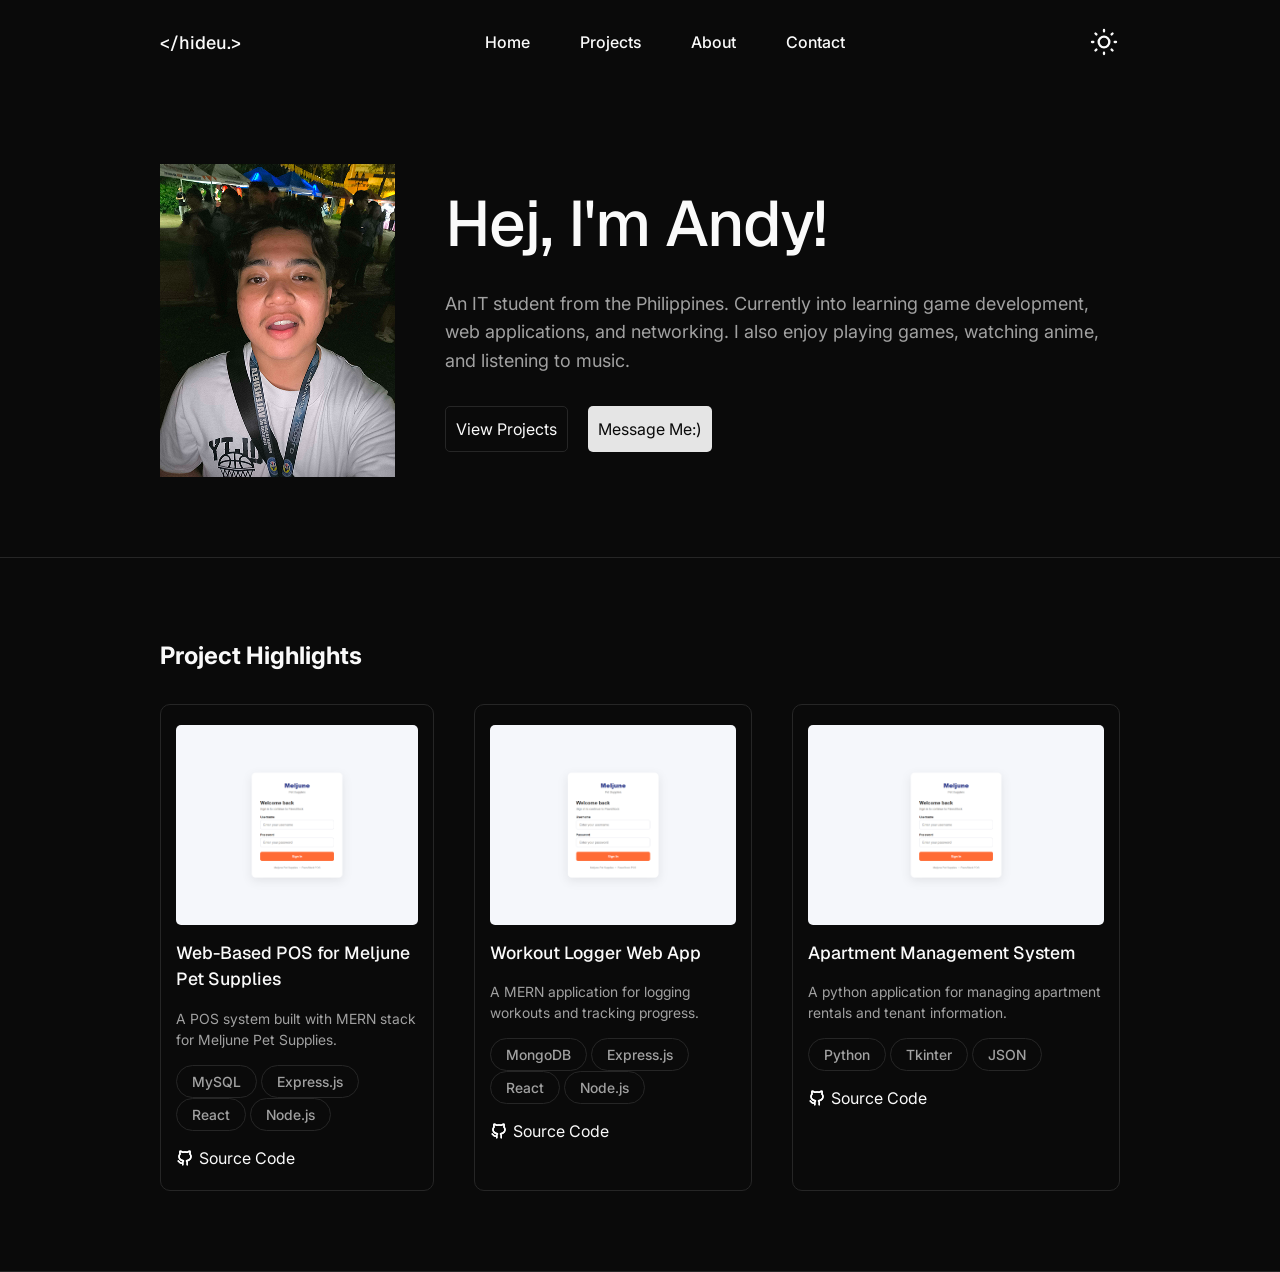
==== index.html @ 4764b3a0 "Initial Commit" ====
<!DOCTYPE html>
<html lang="en">
<head>
    <meta charset="UTF-8">
    <meta name="viewport" content="width=device-width, initial-scale=1.0">
    <title>&lt;/Hideu.&gt;</title>
    <link rel="preconnect" href="https://fonts.googleapis.com">
    <link rel="preconnect" href="https://fonts.gstatic.com" crossorigin>
    <link href="https://fonts.googleapis.com/css2?family=Geist:ital,wght@0,100..900;1,100..900&family=Inter:ital,opsz,wght@0,14..32,100..900;1,14..32,100..900&display=swap" rel="stylesheet">
    <link rel="stylesheet" href="css/style.css">
</head>
<body>
    <header>
        <h2 class="logo">&lt;/hideu.&gt;</h2>

        <div class="nav-buttons">
            <button class="nav-button">Home</button>
            <button class="nav-button">Projects</button>
            <button class="nav-button">About</button>
            <button class="nav-button">Contact</button>
        </div>

        <span class="icon" style="--src: url('../assets/icons/sun.svg')" aria-label="Sun icon"></span>
    </header>

    <section>
        <div class="hero-container">
            <img src="assets/icons/hero-img.png" alt="hero-image" class="hero-image">
            <div class="hero-text-container">
                <h1 class="page-title">Hej, I'm Andy!</h1>
                <p class="hero-text">
                    An IT student from the Philippines. Currently into learning game development, web applications, and networking. I also enjoy playing games, watching anime, and listening to music.
                </p>
                <div class="hero-button-container">
                    <button id="view-projects">View Projects</button>
                    <button id="message-me-button">Message Me:)</button>
                </div>
            </div>
        </div>
    </section>

    <section>
        <div class="project-highlights-container">
            <h2 class="section-title">Project Highlights</h2>
            <div class="project-cards-container">
                <div class="project-cards">
                    <img src="assets/projects/meljune-login.png" class="project-img">
                    <h2>Web-Based POS for Meljune Pet Supplies</h2>
                    <p>A POS system built with MERN stack for Meljune Pet Supplies.</p>
                    <div class="capsule-container">
                        <span class="capsule">MySQL</span>
                        <span class="capsule">Express.js</span>
                        <span class="capsule">React</span>
                        <span class="capsule">Node.js</span>
                    </div>

                    <div class="link-container">
                        <button class="github-link">
                            <svg xmlns="http://www.w3.org/2000/svg" width="1em" height="1em" viewBox="0 0 24 24" class="link-icon"><title>github-line</title><defs><path id="SVGmFUv3dVk" fill="none" stroke="currentColor" d="M3 16c1.5.5 1.5 3.5 5 3l1-.2m6 2.2v-3c0-.86-.363-1.636-.943-2.183a.01.01 0 0 1 .005-.018C17.48 15.117 20 12.78 20 10.001c0-1.262-.52-2.433-1.406-3.399a.01.01 0 0 1-.002-.01c.632-1.537.048-3.52-.096-3.591c-.139-.07-1.957.288-3.45 1.445a.01.01 0 0 1-.009.002A10.3 10.3 0 0 0 12 4c-1.076 0-2.103.16-3.04.449a.01.01 0 0 1-.009-.002C7.458 3.29 5.64 2.931 5.5 3.001c-.144.072-.728 2.057-.095 3.593a.01.01 0 0 1-.002.01C4.518 7.57 4 8.74 4 10.002c0 2.779 2.52 5.116 5.938 5.798a.01.01 0 0 1 .005.018A3 3 0 0 0 9 18v3"/></defs><use href="#SVGmFUv3dVk" stroke-linecap="round" stroke-width="2"/><use href="#SVGmFUv3dVk" stroke-linecap="round" stroke-width="2"/></svg>
                            Source Code
                        </button>
                    </div>
                    
                </div>

                <div class="project-cards">
                    <img src="assets/projects/meljune-login.png" class="project-img">
                    <h2>Workout Logger Web App</h2>
                    <p>A MERN application for logging workouts and tracking progress.</p>
                    <div class="capsule-container">
                        <span class="capsule">MongoDB</span>
                        <span class="capsule">Express.js</span>
                        <span class="capsule">React</span>
                        <span class="capsule">Node.js</span>
                    </div>
                    <div class="link-container">
                        <button class="github-link">
                            <svg xmlns="http://www.w3.org/2000/svg" width="1em" height="1em" viewBox="0 0 24 24" class="link-icon"><title>github-line</title><defs><path id="SVGmFUv3dVk" fill="none" stroke="currentColor" d="M3 16c1.5.5 1.5 3.5 5 3l1-.2m6 2.2v-3c0-.86-.363-1.636-.943-2.183a.01.01 0 0 1 .005-.018C17.48 15.117 20 12.78 20 10.001c0-1.262-.52-2.433-1.406-3.399a.01.01 0 0 1-.002-.01c.632-1.537.048-3.52-.096-3.591c-.139-.07-1.957.288-3.45 1.445a.01.01 0 0 1-.009.002A10.3 10.3 0 0 0 12 4c-1.076 0-2.103.16-3.04.449a.01.01 0 0 1-.009-.002C7.458 3.29 5.64 2.931 5.5 3.001c-.144.072-.728 2.057-.095 3.593a.01.01 0 0 1-.002.01C4.518 7.57 4 8.74 4 10.002c0 2.779 2.52 5.116 5.938 5.798a.01.01 0 0 1 .005.018A3 3 0 0 0 9 18v3"/></defs><use href="#SVGmFUv3dVk" stroke-linecap="round" stroke-width="2"/><use href="#SVGmFUv3dVk" stroke-linecap="round" stroke-width="2"/></svg>
                            Source Code
                        </button>
                    </div>
                </div>

                <div class="project-cards">
                    <img src="assets/projects/meljune-login.png" class="project-img">
                    <h2>Apartment Management System</h2>
                    <p>A python application for managing apartment rentals and tenant information.</p>
                    <div class="capsule-container">
                        <span class="capsule">Python</span>
                        <span class="capsule">Tkinter</span>
                        <span class="capsule">JSON</span>
                    </div>
                    <div class="link-container">
                        <button class="github-link">
                            <svg xmlns="http://www.w3.org/2000/svg" width="1em" height="1em" viewBox="0 0 24 24" class="link-icon"><title>github-line</title><defs><path id="SVGmFUv3dVk" fill="none" stroke="currentColor" d="M3 16c1.5.5 1.5 3.5 5 3l1-.2m6 2.2v-3c0-.86-.363-1.636-.943-2.183a.01.01 0 0 1 .005-.018C17.48 15.117 20 12.78 20 10.001c0-1.262-.52-2.433-1.406-3.399a.01.01 0 0 1-.002-.01c.632-1.537.048-3.52-.096-3.591c-.139-.07-1.957.288-3.45 1.445a.01.01 0 0 1-.009.002A10.3 10.3 0 0 0 12 4c-1.076 0-2.103.16-3.04.449a.01.01 0 0 1-.009-.002C7.458 3.29 5.64 2.931 5.5 3.001c-.144.072-.728 2.057-.095 3.593a.01.01 0 0 1-.002.01C4.518 7.57 4 8.74 4 10.002c0 2.779 2.52 5.116 5.938 5.798a.01.01 0 0 1 .005.018A3 3 0 0 0 9 18v3"/></defs><use href="#SVGmFUv3dVk" stroke-linecap="round" stroke-width="2"/><use href="#SVGmFUv3dVk" stroke-linecap="round" stroke-width="2"/></svg>
                            Source Code
                        </button>
                    </div>
                </div>
            </div>
        </div>
    </section>
</body>
</html>
---- css/style.css ----
/* ==========================================================
   1. FONTS
   ========================================================== */
@font-face {
  font-family: "Geist";
  src: url("../assets/fonts/Geist/static/Geist-Regular.ttf") format("truetype");
  font-weight: 400;
  font-display: swap;
}

@font-face {
  font-family: "Geist";
  src: url("../assets/fonts/Geist/static/Geist-Medium.ttf") format("truetype");
  font-weight: 500;
  font-display: swap;
}

@font-face {
  font-family: "Inter";
  src: url("../assets/fonts/Inter/static/Inter_18pt-Regular.ttf") format("truetype");
  font-weight: 400;
  font-display: swap;
}

@font-face {
  font-family: "Inter";
  src: url("../assets/fonts/Inter/static/Inter_18pt-Medium.ttf") format("truetype");
  font-weight: 500;
  font-display: swap;
}

/* ==========================================================
   2. VARIABLES (from Figma: dark/* and light/*)
   ========================================================== */
:root,
[data-theme="dark"] {
  --bg: #0a0a0a;
  --fg: #fafafa;
  --muted: #a1a1a1;
  --border: #262626;
  --button-bg: #191919;     /* active nav link */
  --thumb: #1a1a1a;         /* card thumbnail */
  --panel: #101010;         /* github panel */
  --panel-border: #2a2a2a;
  --meta: #969696;
  --quote: #808080;
  --cta-bg: #e5e5e5;        /* "Get in touch" */
  --cta-fg: #0a0a0a;
  --icon-thumb: #787878;

  /* github contribution levels */
  --lvl-0: #191919;
  --lvl-1: #333333;
  --lvl-2: #787878;
  --lvl-3: #bdbdbd;
  --lvl-4: #eaeaea;

  --font-display: "Geist", system-ui, sans-serif;
  --font-text: "Inter", system-ui, sans-serif;
  --page-pad: 160px;
  --vertical-pad: 80px;
}

[data-theme="light"] {
  --bg: #ffffff;
  --fg: #0a0a0a;
  --muted: #737373;
  --border: #e5e5e5;
  --button-bg: #f0f0f0;
  --thumb: #f2f2f2;
  --panel: #fafafa;
  --panel-border: #e5e5e5;
  --meta: #737373;
  --quote: #8a8a8a;
  --cta-bg: #0a0a0a;
  --cta-fg: #fafafa;
  --icon-thumb: #b5b5b5;

  --lvl-0: #ececec;
  --lvl-1: #cfcfcf;
  --lvl-2: #9a9a9a;
  --lvl-3: #5a5a5a;
  --lvl-4: #0a0a0a;
}

/* ==========================================================
   3. BASE
   ========================================================== */
*, *::before, *::after { 
  box-sizing: border-box; 
  margin: 0; 
  padding: 0; 
}
html { 
  -webkit-text-size-adjust: 100%; 
}
body {
  background: var(--bg);
  color: var(--fg);
  font-family: var(--font-text);
  font-size: 16px;
  line-height: 1.5;
  -webkit-font-smoothing: antialiased;
}
a { 
  color: inherit; 
  text-decoration: none; 
}
img { 
  display: block; 
  max-width: 100%; 
}
button { 
  font: inherit; 
  color: inherit; 
  background: none; 
  border: 0; cursor: 
  pointer; 
}
.icon { 
  width: 18px; 
  height: 18px; 
  display: block; 
}

:focus-visible 
{ outline: 2px solid var(--fg); 
  outline-offset: 3px; 
  border-radius: 4px; 
}
 
/* text styles (Figma) */
.h2 {
  font-family: var(--font-display);
  font-weight: 500;
  font-size: 22px;
  line-height: 1.3;
  letter-spacing: -0.01em;
}

.logo {
  font-family: var(--font-display);
  font-weight: 500;
  font-size: 18px;
}

.nav-button {
  font-family: var(--font-text);
  font-weight: 500;

  padding: 10px 20px;
  border-radius: 5px;
}

.nav-buttons {
  display: flex;
  gap: 10px;
}

.nav-button:hover {
  background-color: var(--button-bg);
}

.icon {
    display: block;
    width: 2rem;
    height: 2rem;
    background-color: currentColor;   /* takes the text color */
    -webkit-mask: var(--src) no-repeat center / contain;
            mask: var(--src) no-repeat center / contain;
}

header {
  display: flex;
  align-items: center;
  justify-content: space-between;
  padding: 20px var(--page-pad);
}

section {
  padding: var(--vertical-pad) var(--page-pad);
  border-bottom: 1px solid var(--border);
}

.hero-image {
  width: 235px;
  height: 313px;
  object-fit: cover;
}

.hero-container {
  display: flex;
  gap: 50px;
}

.hero-text-container {
  display: flex;
  flex-direction: column;
  gap: 30px;
}

.page-title {
  font-family: var(--font-display);
  font-weight: 500;
  font-size: 4rem;
  letter-spacing: -0.02em;
  line-height: 1.1;
}

.hero-text {
  font-family: var(--font-text);
  font-size: 1.125rem;
  line-height: 1.6;
  color: var(--muted);
}

.hero-text-container {
  display: flex;
  flex-direction: column;
  justify-content: center;
}

.hero-button-container {
  display: flex;
  gap: 20px;
}

#view-projects {
  border: 1px solid var(--border);
  padding: 10px 10px;
  border-radius: 5px;

}

#message-me-button {
  background-color: var(--cta-bg);
  color: var(--cta-fg);
  padding: 10px 10px;
  border-radius: 5px;
}

.project-highlights-container {
  display: flex;
  flex-direction: column;
  gap: 30px;
}

.project-cards-container {
  display: flex;
  flex-direction: row;
  gap: 40px;
  justify-content: center;
}

.project-cards {
  display: flex;
  flex-direction: column;
  gap: 15px;
  padding: 20px 15px;
  border: 1px solid var(--border);
  border-radius: 10px;
}

.project-cards > h2 {
  font-family: var(--font-display);
  font-weight: 500;
  font-size: 1.1rem;
}

.project-cards > p {
  font-family: var(--font-text);
  font-size: 0.875rem;
  color: var(--muted);
}

.project-img {
  width: 100%;
  height: 200px;
  object-fit: cover;
  border-radius: 5px;
}

.capsule {
  display: inline-block;
  padding: 5px 15px;
  border-radius: 20px;
  font-size: 0.875rem;
  font-weight: 500;
  border: 1px solid var(--border);
  color: var(--muted);
}

.link-icon {
  color: #fff;
  width: 18px;
  height: 18px;
}
.github-link {
  display: flex;
  align-items: center;
  gap: 5px;
  font-size: 1rem;
}
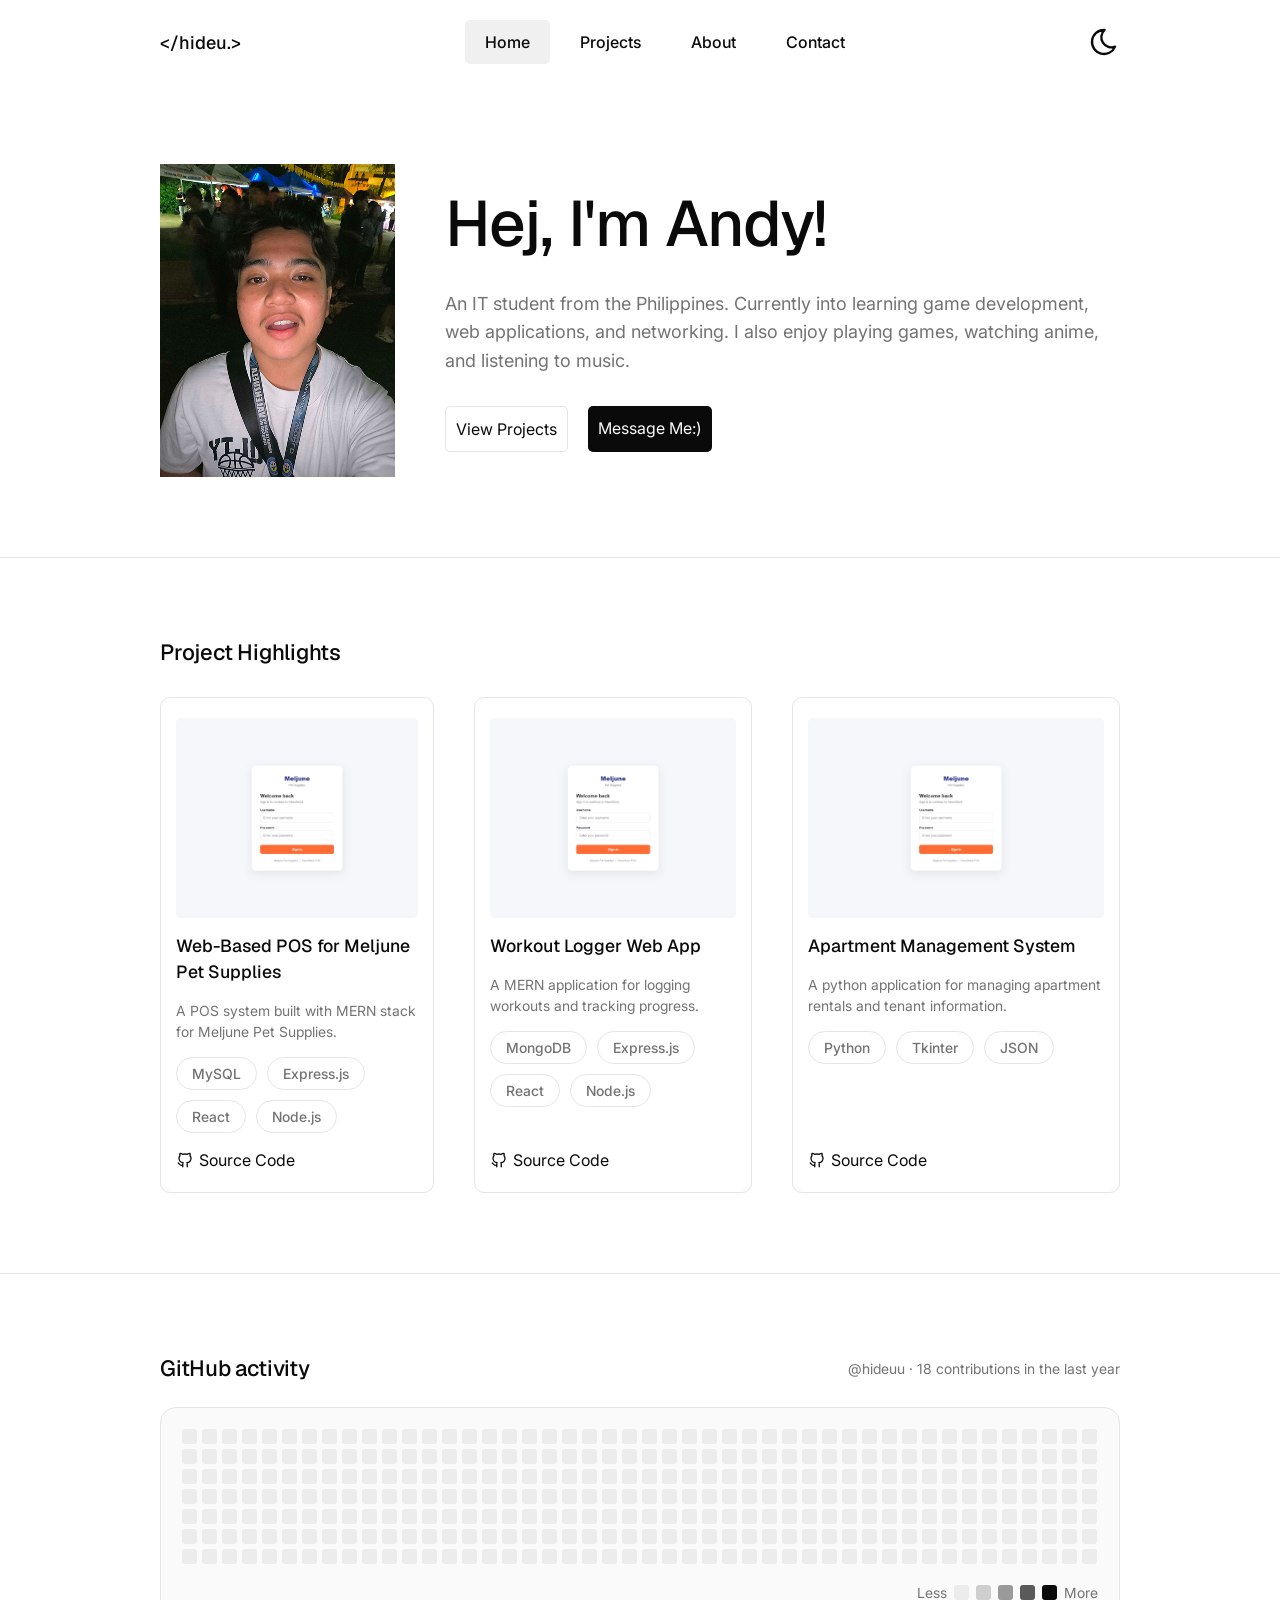
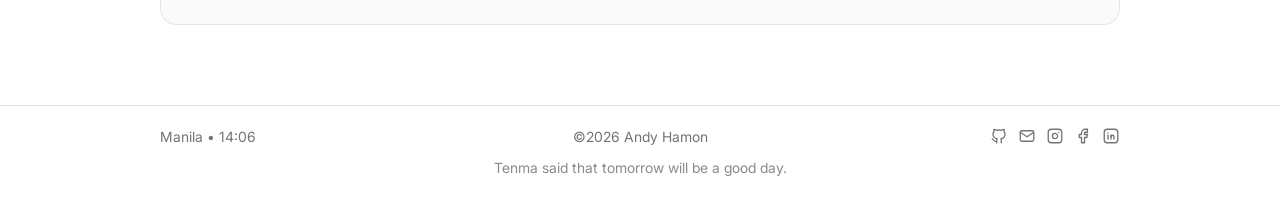
==== commit 9ae84701: "added animations, projects, contact, and about page" ====
--- a/index.html
+++ b/index.html
@@ -4,36 +4,37 @@
     <meta charset="UTF-8">
     <meta name="viewport" content="width=device-width, initial-scale=1.0">
     <title>&lt;/Hideu.&gt;</title>
-    <link rel="preconnect" href="https://fonts.googleapis.com">
-    <link rel="preconnect" href="https://fonts.gstatic.com" crossorigin>
-    <link href="https://fonts.googleapis.com/css2?family=Geist:ital,wght@0,100..900;1,100..900&family=Inter:ital,opsz,wght@0,14..32,100..900;1,14..32,100..900&display=swap" rel="stylesheet">
     <link rel="stylesheet" href="css/style.css">
+    <script src="js/animations.js"></script>
+    <script src="js/theme.js"></script>
 </head>
 <body>
     <header>
-        <h2 class="logo">&lt;/hideu.&gt;</h2>
+        <a href="index.html"><h2 class="logo">&lt;/hideu.&gt;</h2></a>
 
         <div class="nav-buttons">
-            <button class="nav-button">Home</button>
-            <button class="nav-button">Projects</button>
-            <button class="nav-button">About</button>
-            <button class="nav-button">Contact</button>
+            <a href="index.html" class="nav-button active" aria-current="page">Home</a>
+            <a href="projects.html" class="nav-button">Projects</a>
+            <a href="about.html" class="nav-button">About</a>
+            <a href="contact.html" class="nav-button">Contact</a>
         </div>
 
-        <span class="icon" style="--src: url('../assets/icons/sun.svg')" aria-label="Sun icon"></span>
+        <button id="theme-toggle" aria-label="Switch to light mode">
+            <span class="icon" id="theme-icon" style="--src: url('../assets/icons/sun.svg')"></span>
+        </button>
     </header>
 
     <section>
         <div class="hero-container">
-            <img src="assets/icons/hero-img.png" alt="hero-image" class="hero-image">
+            <img src="assets/icons/hero-img.png" alt="Portrait of Andy Hamon" class="hero-image">
             <div class="hero-text-container">
                 <h1 class="page-title">Hej, I'm Andy!</h1>
                 <p class="hero-text">
                     An IT student from the Philippines. Currently into learning game development, web applications, and networking. I also enjoy playing games, watching anime, and listening to music.
                 </p>
                 <div class="hero-button-container">
-                    <button id="view-projects">View Projects</button>
-                    <button id="message-me-button">Message Me:)</button>
+                    <a href="projects.html" id="view-projects">View Projects</a>
+                    <a href="contact.html" id="message-me-button">Message Me:)</a>
                 </div>
             </div>
         </div>
@@ -44,7 +45,7 @@
             <h2 class="section-title">Project Highlights</h2>
             <div class="project-cards-container">
                 <div class="project-cards">
-                    <img src="assets/projects/meljune-login.png" class="project-img">
+                    <img src="assets/projects/meljune-login.png" alt="Web-Based POS for Meljune Pet Supplies screenshot" class="project-img">
                     <h2>Web-Based POS for Meljune Pet Supplies</h2>
                     <p>A POS system built with MERN stack for Meljune Pet Supplies.</p>
                     <div class="capsule-container">
@@ -55,16 +56,15 @@
                     </div>
 
                     <div class="link-container">
-                        <button class="github-link">
-                            <svg xmlns="http://www.w3.org/2000/svg" width="1em" height="1em" viewBox="0 0 24 24" class="link-icon"><title>github-line</title><defs><path id="SVGmFUv3dVk" fill="none" stroke="currentColor" d="M3 16c1.5.5 1.5 3.5 5 3l1-.2m6 2.2v-3c0-.86-.363-1.636-.943-2.183a.01.01 0 0 1 .005-.018C17.48 15.117 20 12.78 20 10.001c0-1.262-.52-2.433-1.406-3.399a.01.01 0 0 1-.002-.01c.632-1.537.048-3.52-.096-3.591c-.139-.07-1.957.288-3.45 1.445a.01.01 0 0 1-.009.002A10.3 10.3 0 0 0 12 4c-1.076 0-2.103.16-3.04.449a.01.01 0 0 1-.009-.002C7.458 3.29 5.64 2.931 5.5 3.001c-.144.072-.728 2.057-.095 3.593a.01.01 0 0 1-.002.01C4.518 7.57 4 8.74 4 10.002c0 2.779 2.52 5.116 5.938 5.798a.01.01 0 0 1 .005.018A3 3 0 0 0 9 18v3"/></defs><use href="#SVGmFUv3dVk" stroke-linecap="round" stroke-width="2"/><use href="#SVGmFUv3dVk" stroke-linecap="round" stroke-width="2"/></svg>
+                        <a href="#" class="github-link">
+                            <span class="icon link-icon" style="--src: url('../assets/icons/brand-github.svg')"></span>
                             Source Code
-                        </button>
+                        </a>
                     </div>
-                    
                 </div>
 
                 <div class="project-cards">
-                    <img src="assets/projects/meljune-login.png" class="project-img">
+                    <img src="assets/projects/meljune-login.png" alt="Workout Logger Web App screenshot" class="project-img">
                     <h2>Workout Logger Web App</h2>
                     <p>A MERN application for logging workouts and tracking progress.</p>
                     <div class="capsule-container">
@@ -73,16 +73,17 @@
                         <span class="capsule">React</span>
                         <span class="capsule">Node.js</span>
                     </div>
+
                     <div class="link-container">
-                        <button class="github-link">
-                            <svg xmlns="http://www.w3.org/2000/svg" width="1em" height="1em" viewBox="0 0 24 24" class="link-icon"><title>github-line</title><defs><path id="SVGmFUv3dVk" fill="none" stroke="currentColor" d="M3 16c1.5.5 1.5 3.5 5 3l1-.2m6 2.2v-3c0-.86-.363-1.636-.943-2.183a.01.01 0 0 1 .005-.018C17.48 15.117 20 12.78 20 10.001c0-1.262-.52-2.433-1.406-3.399a.01.01 0 0 1-.002-.01c.632-1.537.048-3.52-.096-3.591c-.139-.07-1.957.288-3.45 1.445a.01.01 0 0 1-.009.002A10.3 10.3 0 0 0 12 4c-1.076 0-2.103.16-3.04.449a.01.01 0 0 1-.009-.002C7.458 3.29 5.64 2.931 5.5 3.001c-.144.072-.728 2.057-.095 3.593a.01.01 0 0 1-.002.01C4.518 7.57 4 8.74 4 10.002c0 2.779 2.52 5.116 5.938 5.798a.01.01 0 0 1 .005.018A3 3 0 0 0 9 18v3"/></defs><use href="#SVGmFUv3dVk" stroke-linecap="round" stroke-width="2"/><use href="#SVGmFUv3dVk" stroke-linecap="round" stroke-width="2"/></svg>
+                        <a href="#" class="github-link">
+                            <span class="icon link-icon" style="--src: url('../assets/icons/brand-github.svg')"></span>
                             Source Code
-                        </button>
+                        </a>
                     </div>
                 </div>
 
                 <div class="project-cards">
-                    <img src="assets/projects/meljune-login.png" class="project-img">
+                    <img src="assets/projects/meljune-login.png" alt="Apartment Management System screenshot" class="project-img">
                     <h2>Apartment Management System</h2>
                     <p>A python application for managing apartment rentals and tenant information.</p>
                     <div class="capsule-container">
@@ -90,15 +91,63 @@
                         <span class="capsule">Tkinter</span>
                         <span class="capsule">JSON</span>
                     </div>
+
                     <div class="link-container">
-                        <button class="github-link">
-                            <svg xmlns="http://www.w3.org/2000/svg" width="1em" height="1em" viewBox="0 0 24 24" class="link-icon"><title>github-line</title><defs><path id="SVGmFUv3dVk" fill="none" stroke="currentColor" d="M3 16c1.5.5 1.5 3.5 5 3l1-.2m6 2.2v-3c0-.86-.363-1.636-.943-2.183a.01.01 0 0 1 .005-.018C17.48 15.117 20 12.78 20 10.001c0-1.262-.52-2.433-1.406-3.399a.01.01 0 0 1-.002-.01c.632-1.537.048-3.52-.096-3.591c-.139-.07-1.957.288-3.45 1.445a.01.01 0 0 1-.009.002A10.3 10.3 0 0 0 12 4c-1.076 0-2.103.16-3.04.449a.01.01 0 0 1-.009-.002C7.458 3.29 5.64 2.931 5.5 3.001c-.144.072-.728 2.057-.095 3.593a.01.01 0 0 1-.002.01C4.518 7.57 4 8.74 4 10.002c0 2.779 2.52 5.116 5.938 5.798a.01.01 0 0 1 .005.018A3 3 0 0 0 9 18v3"/></defs><use href="#SVGmFUv3dVk" stroke-linecap="round" stroke-width="2"/><use href="#SVGmFUv3dVk" stroke-linecap="round" stroke-width="2"/></svg>
+                        <a href="#" class="github-link">
+                            <span class="icon link-icon" style="--src: url('../assets/icons/brand-github.svg')"></span>
                             Source Code
-                        </button>
+                        </a>
                     </div>
                 </div>
             </div>
         </div>
     </section>
+
+    <section class="github">
+        <div class="github__head">
+            <h2 class="section-title">GitHub activity</h2>
+            <p class="github__meta" id="gh-meta">@hideuu</p>
+        </div>
+
+        <div class="github__panel">
+            <div class="github__calendar" id="gh-calendar"></div>
+
+            <div class="github__legend">
+                <span>Less</span>
+                <i class="day lvl-0"></i><i class="day lvl-1"></i><i class="day lvl-2"></i><i class="day lvl-3"></i><i class="day lvl-4"></i>
+                <span>More</span>
+            </div>
+        </div>
+    </section>
+
+    <footer>
+        <div class="footer-container">
+            <span class="footer-text" id="manila-time">Manila</span>
+            <span class="footer-text">©2026 Andy Hamon</span>
+
+            <div class="social-container">
+                <a href="https://github.com/hideuu" class="social-link" aria-label="GitHub">
+                    <span class="icon" style="--src: url('../assets/icons/brand-github.svg')"></span>
+                </a>
+                <a href="mailto:you@email.com" class="social-link" aria-label="Email">
+                    <span class="icon" style="--src: url('../assets/icons/mail.svg')"></span>
+                </a>
+                <a href="#" class="social-link" aria-label="Instagram">
+                    <span class="icon" style="--src: url('../assets/icons/brand-instagram.svg')"></span>
+                </a>
+                <a href="#" class="social-link" aria-label="Facebook">
+                    <span class="icon" style="--src: url('../assets/icons/brand-facebook.svg')"></span>
+                </a>
+                <a href="#" class="social-link" aria-label="LinkedIn">
+                    <span class="icon" style="--src: url('../assets/icons/brand-linkedin.svg')"></span>
+                </a>
+            </div>
+        </div>
+
+        <p class="footer-quote">Tenma said that tomorrow will be a good day.</p>
+    </footer>
+
+    <script src="js/github.js"></script>
+    <script src="js/manila-time.js"></script>
 </body>
 </html>
--- a/css/style.css
+++ b/css/style.css
@@ -300,4 +300,437 @@
   align-items: center;
   gap: 5px;
   font-size: 1rem;
+}
+
+.github__head {
+  display: flex;
+  align-items: center;
+  justify-content: space-between;
+  margin-bottom: 24px;
+}
+.github__meta { font-size: 14px; color: var(--muted); }
+
+.github__panel {
+  display: flex;
+  flex-direction: column;
+  gap: 18px;
+  padding: 21px;
+  background: #101010;
+  border: 1px solid #2a2a2a;
+  border-radius: 16px;
+  overflow: hidden;
+}
+
+.github__calendar {
+  display: grid;
+  grid-auto-flow: column;            /* fill each column top to bottom, then move right */
+  grid-template-rows: repeat(7, 15px);
+  grid-auto-columns: 15px;
+  gap: 5px;
+  overflow-x: auto;
+}
+
+.day { display: block; width: 15px; height: 15px; border-radius: 3px; background: var(--lvl-0); }
+.lvl-1 { background: var(--lvl-1); }
+.lvl-2 { background: var(--lvl-2); }
+.lvl-3 { background: var(--lvl-3); }
+.lvl-4 { background: var(--lvl-4); }
+.day.is-empty { background: transparent; }
+
+.github__legend {
+  display: flex;
+  align-items: center;
+  justify-content: flex-end;
+  gap: 7px;
+  font-size: 14px;
+  color: var(--muted);
+}
+
+footer {
+  display: flex;
+  flex-direction: column;
+  align-items: center;
+  gap: 10px;
+  padding: 20px var(--page-pad);
+}
+
+.footer-container {
+  width: 100%;
+  display: grid;
+  grid-template-columns: 1fr auto 1fr;   /* keeps the copyright truly centered */
+  align-items: center;
+}
+
+.footer-text {
+  font-size: 0.875rem;
+  color: var(--muted);
+}
+
+.social-container {
+  display: flex;
+  gap: 10px;
+  justify-self: end;
+}
+
+.social-link {
+  color: var(--muted);
+}
+
+.social-link:hover {
+  color: var(--fg);
+}
+
+.social-link .icon {
+  width: 18px;
+  height: 18px;
+}
+
+.footer-quote {
+  font-size: 0.875rem;
+  color: var(--quote);
+  text-align: center;
+}
+
+/* ==========================================================
+   ADD TO THE BOTTOM OF style.css
+   ========================================================== */
+
+/* ---------- shared fixes ---------- */
+.nav-button.active {
+  background-color: var(--button-bg);
+}
+
+.section-title {                         /* was missing in your CSS */
+  font-family: var(--font-display);
+  font-weight: 500;
+  font-size: 1.375rem;
+  line-height: 1.3;
+  letter-spacing: -0.01em;
+}
+
+.capsule-container {                     /* was missing in your CSS */
+  display: flex;
+  flex-wrap: wrap;
+  gap: 10px;
+}
+
+.link-icon {
+  color: var(--fg);                      /* replaces the hard-coded #fff so light mode works */
+}
+
+.page-header-container {
+  display: flex;
+  flex-direction: column;
+  gap: 15px;
+}
+
+.page-description {
+  max-width: 560px;
+  font-family: var(--font-text);
+  font-size: 1.125rem;
+  line-height: 1.6;
+  color: var(--muted);
+}
+
+/* ---------- footer ---------- */
+footer {
+  display: flex;
+  flex-direction: column;
+  align-items: center;
+  gap: 10px;
+  padding: 20px var(--page-pad);
+}
+
+.footer-container {
+  width: 100%;
+  display: grid;
+  grid-template-columns: 1fr auto 1fr;
+  align-items: center;
+}
+
+.footer-text {
+  font-size: 0.875rem;
+  color: var(--muted);
+}
+
+.social-container {
+  display: flex;
+  gap: 10px;
+  justify-self: end;
+}
+
+.social-link {
+  color: var(--muted);
+}
+
+.social-link:hover {
+  color: var(--fg);
+}
+
+.social-link .icon {
+  width: 18px;
+  height: 18px;
+}
+
+.footer-quote {
+  font-size: 0.875rem;
+  color: var(--quote);
+  text-align: center;
+}
+
+/* ---------- projects page ---------- */
+.projects-container {
+  display: grid;
+  grid-template-columns: repeat(3, 1fr);
+  gap: 40px;
+}
+
+.link-container {
+  margin-top: auto;                      /* pushes the Source Code link to the bottom of every card */
+}
+
+/* ---------- about page ---------- */
+.skills-container {
+  display: flex;
+  flex-direction: column;
+  gap: 30px;
+}
+
+.skills-grid {
+  display: grid;
+  grid-template-columns: repeat(3, 1fr);
+  gap: 32px 48px;
+}
+
+.skill-category {
+  display: flex;
+  flex-direction: column;
+  gap: 12px;
+}
+
+.skill-category-wide {
+  grid-column: 1 / -1;
+}
+
+.skill-category-title {
+  font-family: var(--font-display);
+  font-weight: 500;
+  font-size: 1.0625rem;
+}
+
+.skill-chip-container {
+  display: flex;
+  flex-wrap: wrap;
+  gap: 8px;
+}
+
+.skill-chip {
+  display: inline-flex;
+  align-items: center;
+  gap: 8px;
+  padding: 6px 12px;
+  border: 1px solid var(--border);
+  border-radius: 5px;
+  font-size: 0.75rem;
+  color: var(--muted);
+}
+
+.skill-icon {
+  width: 16px;
+  height: 16px;
+}
+
+/* ---------- contact page ---------- */
+.contact-container {
+  display: grid;
+  grid-template-columns: 1.2fr 1fr;
+  gap: 80px;
+}
+
+.contact-form {
+  display: flex;
+  flex-direction: column;
+  gap: 20px;
+}
+
+.form-group {
+  display: flex;
+  flex-direction: column;
+  gap: 8px;
+}
+
+.form-label {
+  font-size: 0.875rem;
+  color: var(--muted);
+}
+
+.form-input {
+  width: 100%;
+  padding: 12px 14px;
+  background-color: var(--panel);
+  border: 1px solid var(--border);
+  border-radius: 9px;
+  color: var(--fg);
+  font: inherit;
+}
+
+.form-input::placeholder {
+  color: var(--muted);
+}
+
+textarea.form-input {
+  min-height: 140px;
+  resize: vertical;
+}
+
+.honeypot {
+  display: none;
+}
+
+#send-message-button {
+  align-self: flex-start;
+  background-color: var(--cta-bg);
+  color: var(--cta-fg);
+  padding: 10px 20px;
+  border-radius: 5px;
+  font-weight: 500;
+}
+
+#send-message-button:disabled {
+  opacity: 0.6;
+  cursor: not-allowed;
+}
+
+#form-status {
+  font-size: 0.875rem;
+  color: var(--muted);
+}
+
+.contact-info-container {
+  display: flex;
+  flex-direction: column;
+}
+
+.availability-badge {
+  display: inline-flex;
+  align-self: flex-start;
+  align-items: center;
+  gap: 9px;
+  margin-bottom: 22px;
+  padding: 5px 14px;
+  border: 1px solid var(--border);
+  border-radius: 999px;
+  font-size: 0.8125rem;
+  color: var(--muted);
+}
+
+.availability-dot {
+  width: 8px;
+  height: 8px;
+  border-radius: 50%;
+  background-color: var(--fg);
+}
+
+.contact-info-row {
+  display: flex;
+  align-items: center;
+  justify-content: space-between;
+  padding: 16px 0;
+}
+
+.contact-info-row + .contact-info-row {
+  border-top: 1px solid var(--border);
+}
+
+.contact-info-label {
+  display: flex;
+  align-items: center;
+  gap: 8px;
+  color: var(--muted);
+}
+
+.contact-info-label .icon,
+.contact-info-row > .icon {
+  width: 18px;
+  height: 18px;
+}
+
+.contact-info-value {
+  color: var(--fg);
+}
+
+html {
+  scroll-behavior: smooth;
+}
+
+@keyframes fade-up {
+  from {
+    opacity: 0;
+    transform: translateY(20px);
+  }
+}
+
+/* page load: hero and page headers */
+.hero-container,
+.page-header-container {
+  animation: fade-up 0.7s ease backwards;
+}
+
+/* scroll reveal */
+.reveal {
+  opacity: 0;
+}
+
+.reveal.visible {
+  opacity: 1;
+  animation: fade-up 0.6s ease backwards;
+  animation-delay: var(--delay, 0ms);
+}
+
+/* hover effects */
+.project-cards {
+  transition: transform 0.2s ease, border-color 0.2s ease;
+}
+
+.project-cards:hover {
+  transform: translateY(-4px);
+  border-color: var(--muted);
+}
+
+#view-projects,
+#message-me-button,
+#send-message-button {
+  transition: opacity 0.15s ease, background-color 0.15s ease;
+}
+
+#message-me-button:hover,
+#send-message-button:hover {
+  opacity: 0.88;
+}
+
+.nav-button {
+  transition: background-color 0.15s ease;
+}
+
+@media (prefers-reduced-motion: reduce) {
+  html { scroll-behavior: auto; }
+  .hero-container,
+  .page-header-container,
+  .reveal.visible { animation: none; }
+  .reveal { opacity: 1; }
+  * { transition: none !important; }
+}
+
+#theme-toggle {
+  display: flex;
+  color: var(--fg);
+}
+
+body {
+  transition: background-color 0.2s ease, color 0.2s ease;
+}
+
+.github__panel {
+  background: var(--panel);               /* was #101010 */
+  border: 1px solid var(--panel-border);  /* was #2a2a2a */
 }
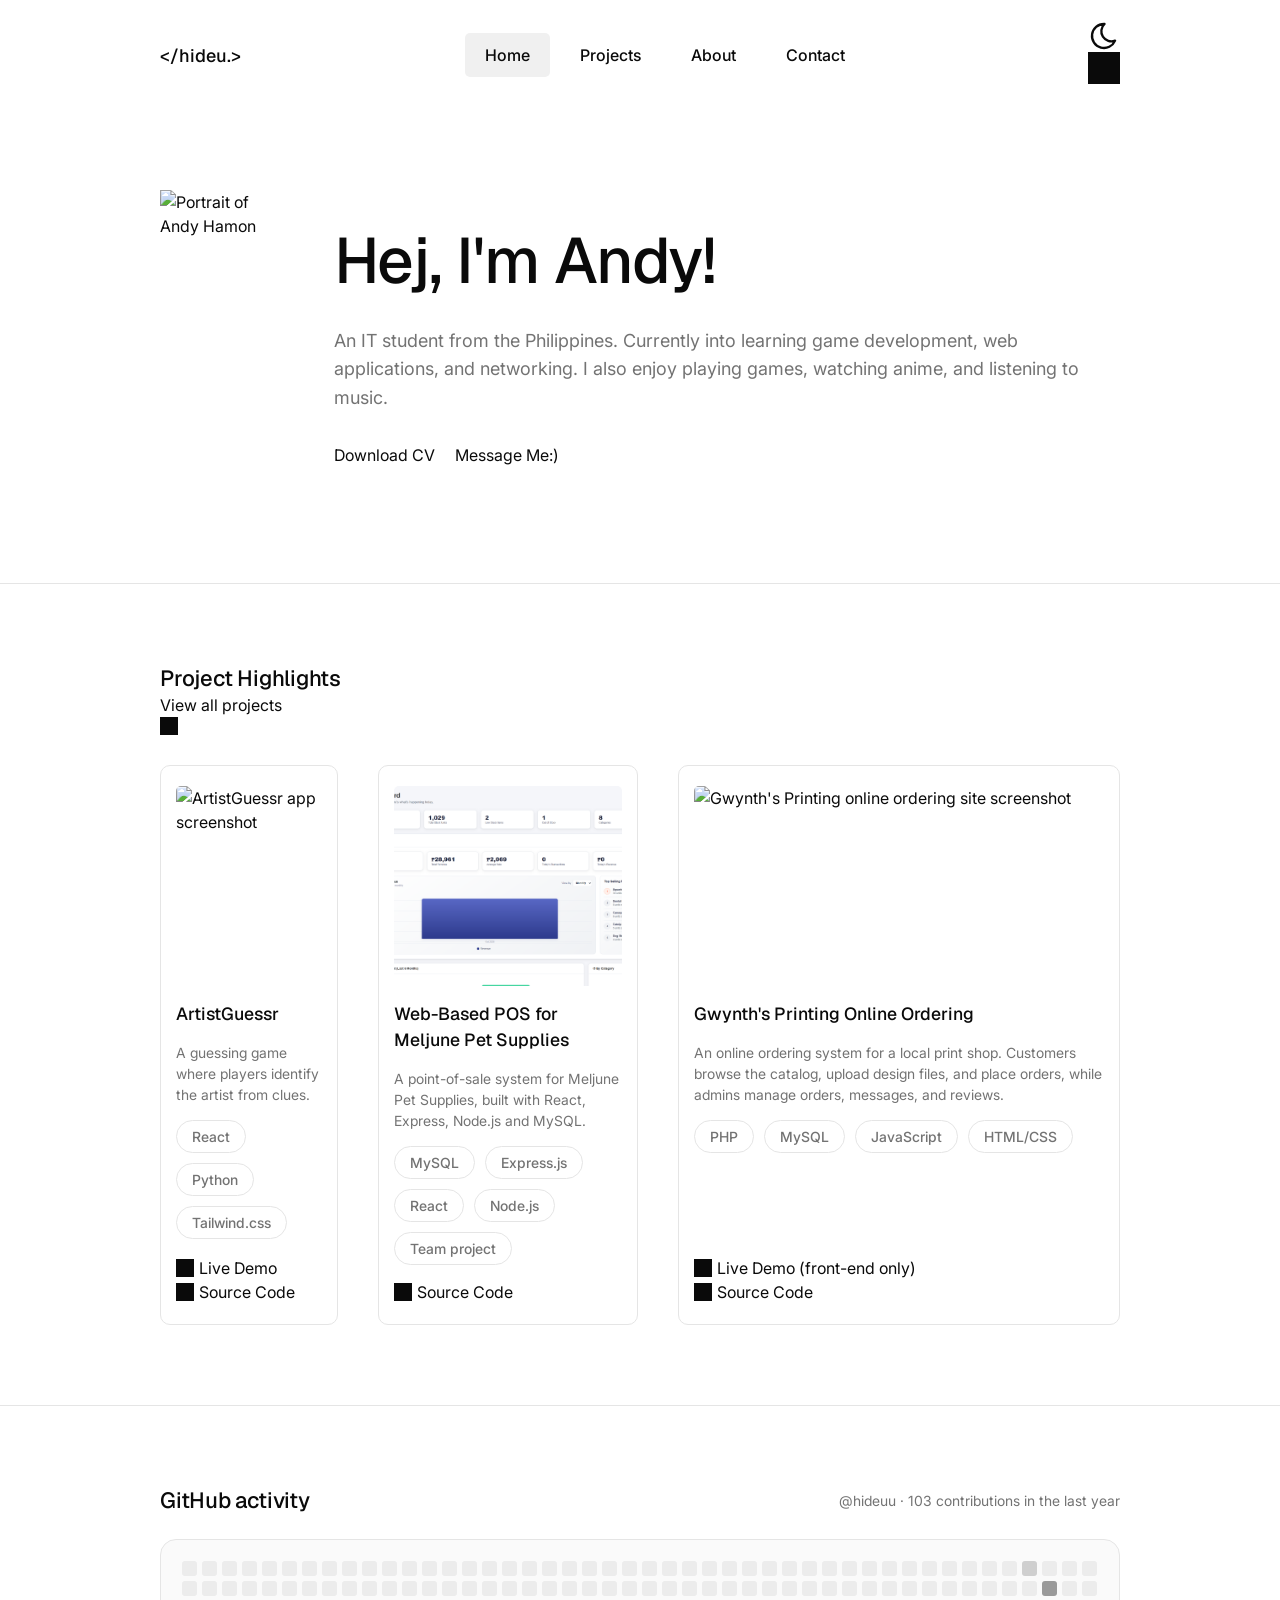
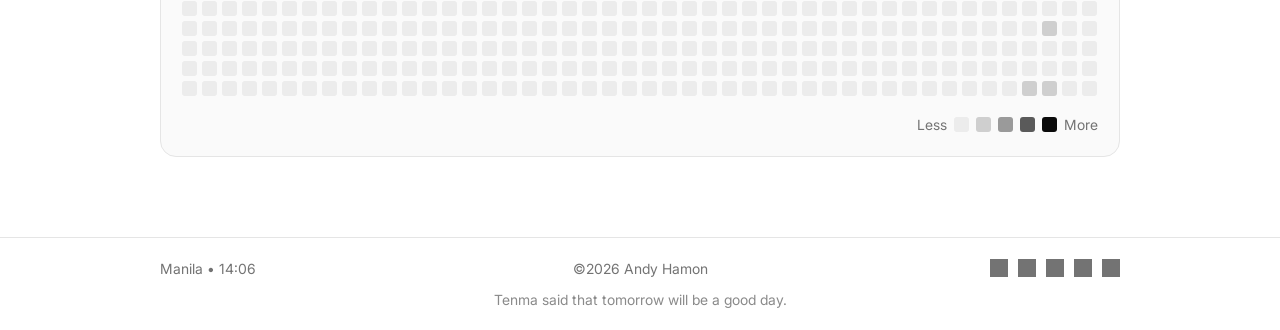
==== commit f5e9d26a: "updated" ====
--- a/index.html
+++ b/index.html
@@ -4,37 +4,50 @@
     <meta charset="UTF-8">
     <meta name="viewport" content="width=device-width, initial-scale=1.0">
     <title>&lt;/Hideu.&gt;</title>
-    <link rel="stylesheet" href="css/style.css">
+    <meta name="description" content="Andy Hamon (hideu) — IT student from the Philippines building web apps, games and networking projects.">
+    <meta property="og:title" content="Andy Hamon — Portfolio">
+    <meta property="og:description" content="Andy Hamon (hideu) — IT student from the Philippines building web apps, games and networking projects.">
+    <meta property="og:type" content="website">
+    <meta property="og:url" content="https://hideuu.github.io/portfolio/">
+    <meta property="og:image" content="https://hideuu.github.io/portfolio/assets/images/og-image.jpg">
+    <link rel="icon" href="assets/favicon.svg" type="image/svg+xml">
+    <link rel="stylesheet" href="css/style.css?v=3">
     <script src="js/animations.js"></script>
     <script src="js/theme.js"></script>
+    <script src="js/menu.js" defer></script>
 </head>
 <body>
     <header>
         <a href="index.html"><h2 class="logo">&lt;/hideu.&gt;</h2></a>
 
-        <div class="nav-buttons">
+        <div class="nav-buttons" id="nav-buttons">
             <a href="index.html" class="nav-button active" aria-current="page">Home</a>
             <a href="projects.html" class="nav-button">Projects</a>
             <a href="about.html" class="nav-button">About</a>
             <a href="contact.html" class="nav-button">Contact</a>
         </div>
 
-        <button id="theme-toggle" aria-label="Switch to light mode">
-            <span class="icon" id="theme-icon" style="--src: url('../assets/icons/sun.svg')"></span>
-        </button>
+        <div class="header-actions">
+            <button id="theme-toggle" aria-label="Switch to light mode">
+                <span class="icon icon-sun" id="theme-icon"></span>
+            </button>
+            <button id="menu-toggle" aria-label="Open menu" aria-expanded="false" aria-controls="nav-buttons">
+                <span class="icon icon-menu-2" id="menu-icon"></span>
+            </button>
+        </div>
     </header>
 
     <section>
         <div class="hero-container">
-            <img src="assets/icons/hero-img.png" alt="Portrait of Andy Hamon" class="hero-image">
+            <img src="assets/images/hero.jpg" alt="Portrait of Andy Hamon" class="hero-image" width="235" height="313">
             <div class="hero-text-container">
                 <h1 class="page-title">Hej, I'm Andy!</h1>
                 <p class="hero-text">
                     An IT student from the Philippines. Currently into learning game development, web applications, and networking. I also enjoy playing games, watching anime, and listening to music.
                 </p>
                 <div class="hero-button-container">
-                    <a href="projects.html" id="view-projects">View Projects</a>
-                    <a href="contact.html" id="message-me-button">Message Me:)</a>
+                    <a href="assets/cv/Andy-Hamon-CV.pdf" class="index-hero-button-primary" download>Download CV</a>
+                    <a href="contact.html" class="index-hero-button-secondary">Message Me:)</a>
                 </div>
             </div>
         </div>
@@ -42,61 +55,168 @@
 
     <section>
         <div class="project-highlights-container">
-            <h2 class="section-title">Project Highlights</h2>
+            <div class="index-highlights-header-flex">
+                <h2 class="section-title">Project Highlights</h2>
+                <a href="projects.html" class="index-highlights-button-viewall">
+                    View all projects
+                    <span class="icon link-icon icon-arrow-up-right"></span>
+                </a>
+            </div>
             <div class="project-cards-container">
-                <div class="project-cards">
-                    <img src="assets/projects/meljune-login.png" alt="Web-Based POS for Meljune Pet Supplies screenshot" class="project-img">
+                <div class="project-cards projects-card-clickable" data-category="web" role="button" tabindex="0" aria-haspopup="dialog">
+                    <img src="assets/projects/artistguessr-home.png" alt="ArtistGuessr app screenshot" class="project-img" loading="lazy">
+                    <h2>ArtistGuessr</h2>
+                    <p>A guessing game where players identify the artist from clues.</p>
+                    <div class="capsule-container">
+                        <span class="capsule">React</span>
+                        <span class="capsule">Python</span>
+                        <span class="capsule">Tailwind.css</span>
+                    </div>
+
+                    <div class="link-container">
+                        <a href="https://artistguessr.vercel.app/" class="github-link" target="_blank" rel="noopener noreferrer">
+                            <span class="icon link-icon icon-arrow-up-right"></span>
+                            Live Demo
+                        </a>
+                        <a href="https://github.com/hideuu/artistguessr" class="github-link" target="_blank" rel="noopener noreferrer">
+                            <span class="icon link-icon icon-brand-github"></span>
+                            Source Code
+                        </a>
+                    </div>
+
+                    <div class="projects-card-gallery" hidden>
+                        <figure class="carousel-item">
+                            <img src="assets/projects/artistguessr-home.png" alt="ArtistGuessr: Home screen" loading="lazy">
+                            <figcaption>Home screen</figcaption>
+                        </figure>
+                        <figure class="carousel-item">
+                            <img src="assets/projects/artistguesser.png" alt="ArtistGuessr: Gameplay" loading="lazy">
+                            <figcaption>Gameplay</figcaption>
+                        </figure>
+                    </div>
+
+                    <div class="projects-card-details" hidden>
+                        <h3>About</h3>
+                        <p>There is a trend of making a daily web games. I was inspired by one of them, and since i love music, i based it on that.</p>
+                        <h3>What I learned</h3>
+                        <ul>
+                            <li>Python Script</li>
+                            <li>API</li>
+                            <li>Time based Challenge</li>
+                        </ul>
+                    </div>
+                </div>
+
+                <div class="project-cards projects-card-clickable" data-category="web" role="button" tabindex="0" aria-haspopup="dialog">
+                    <img src="assets/projects/meljune-dashboard.png" alt="Web-Based POS for Meljune Pet Supplies screenshot" class="project-img" loading="lazy">
                     <h2>Web-Based POS for Meljune Pet Supplies</h2>
-                    <p>A POS system built with MERN stack for Meljune Pet Supplies.</p>
+                    <p>A point-of-sale system for Meljune Pet Supplies, built with React, Express, Node.js and MySQL.</p>
                     <div class="capsule-container">
                         <span class="capsule">MySQL</span>
                         <span class="capsule">Express.js</span>
                         <span class="capsule">React</span>
                         <span class="capsule">Node.js</span>
+                        <span class="capsule">Team project</span>
                     </div>
 
                     <div class="link-container">
-                        <a href="#" class="github-link">
-                            <span class="icon link-icon" style="--src: url('../assets/icons/brand-github.svg')"></span>
+                        <a href="https://github.com/Carllinton/Meljune-Pet-Shop-Supplies" class="github-link" target="_blank" rel="noopener noreferrer">
+                            <span class="icon link-icon icon-brand-github"></span>
                             Source Code
                         </a>
                     </div>
-                </div>
-
-                <div class="project-cards">
-                    <img src="assets/projects/meljune-login.png" alt="Workout Logger Web App screenshot" class="project-img">
-                    <h2>Workout Logger Web App</h2>
-                    <p>A MERN application for logging workouts and tracking progress.</p>
+
+                    <div class="projects-card-gallery" hidden>
+                        <figure class="carousel-item">
+                            <img src="assets/projects/meljune-login.png" alt="Web-Based POS for Meljune Pet Supplies: Login" loading="lazy">
+                            <figcaption>Login</figcaption>
+                        </figure>
+                        <figure class="carousel-item">
+                            <img src="assets/projects/meljune-dashboard.png" alt="Web-Based POS for Meljune Pet Supplies: Dashboard" loading="lazy">
+                            <figcaption>Dashboard</figcaption>
+                        </figure>
+                        <figure class="carousel-item">
+                            <img src="assets/projects/meljune-pos.png" alt="Web-Based POS for Meljune Pet Supplies: Point of sale" loading="lazy">
+                            <figcaption>Point of sale</figcaption>
+                        </figure>
+                        <figure class="carousel-item">
+                            <img src="assets/projects/meljune-products.png" alt="Web-Based POS for Meljune Pet Supplies: Products" loading="lazy">
+                            <figcaption>Products</figcaption>
+                        </figure>
+                        <figure class="carousel-item">
+                            <img src="assets/projects/meljune-categories.png" alt="Web-Based POS for Meljune Pet Supplies: Categories" loading="lazy">
+                            <figcaption>Categories</figcaption>
+                        </figure>
+                        <figure class="carousel-item">
+                            <img src="assets/projects/meljune-inventory.png" alt="Web-Based POS for Meljune Pet Supplies: Inventory" loading="lazy">
+                            <figcaption>Inventory</figcaption>
+                        </figure>
+                        <figure class="carousel-item">
+                            <img src="assets/projects/meljune-suppliers.png" alt="Web-Based POS for Meljune Pet Supplies: Suppliers" loading="lazy">
+                            <figcaption>Suppliers</figcaption>
+                        </figure>
+                        <figure class="carousel-item">
+                            <img src="assets/projects/meljune-credit.png" alt="Web-Based POS for Meljune Pet Supplies: Customer credit" loading="lazy">
+                            <figcaption>Customer credit</figcaption>
+                        </figure>
+                        <figure class="carousel-item">
+                            <img src="assets/projects/meljune-reports.png" alt="Web-Based POS for Meljune Pet Supplies: Reports" loading="lazy">
+                            <figcaption>Reports</figcaption>
+                        </figure>
+                    </div>
+
+                    <div class="projects-card-details" hidden>
+                        <h3>About</h3>
+                        <p>A team project building a full point-of-sale system for a pet supply store. It covers sales at the counter, product and category management, inventory, suppliers, customer credit, and sales reports, all behind a login.</p>
+                        <h3>What I learned</h3>
+                        <ul>
+                            <li>Building a React front-end that talks to a REST API made with Express</li>
+                            <li>Modeling real store data (products, stock, suppliers, credit) in MySQL</li>
+                            <li>Working in a team with Git branches and pull requests</li>
+                            <li>Testing API endpoints with Postman</li>
+                        </ul>
+                    </div>
+                </div>
+
+                <div class="project-cards projects-card-clickable" data-category="web" role="button" tabindex="0" aria-haspopup="dialog">
+                    <img src="assets/projects/gwynthsprinting.png" alt="Gwynth's Printing online ordering site screenshot" class="project-img" loading="lazy">
+                    <h2>Gwynth's Printing Online Ordering</h2>
+                    <p>An online ordering system for a local print shop. Customers browse the catalog, upload design files, and place orders, while admins manage orders, messages, and reviews.</p>
                     <div class="capsule-container">
-                        <span class="capsule">MongoDB</span>
-                        <span class="capsule">Express.js</span>
-                        <span class="capsule">React</span>
-                        <span class="capsule">Node.js</span>
+                        <span class="capsule">PHP</span>
+                        <span class="capsule">MySQL</span>
+                        <span class="capsule">JavaScript</span>
+                        <span class="capsule">HTML/CSS</span>
                     </div>
 
                     <div class="link-container">
-                        <a href="#" class="github-link">
-                            <span class="icon link-icon" style="--src: url('../assets/icons/brand-github.svg')"></span>
+                        <a href="https://hideuu.github.io/gwynthsprinting/" class="github-link" target="_blank" rel="noopener noreferrer">
+                            <span class="icon link-icon icon-arrow-up-right"></span>
+                            Live Demo (front-end only)
+                        </a>
+                        <a href="https://github.com/hideuu/gwynthsprinting" class="github-link" target="_blank" rel="noopener noreferrer">
+                            <span class="icon link-icon icon-brand-github"></span>
                             Source Code
                         </a>
                     </div>
-                </div>
-
-                <div class="project-cards">
-                    <img src="assets/projects/meljune-login.png" alt="Apartment Management System screenshot" class="project-img">
-                    <h2>Apartment Management System</h2>
-                    <p>A python application for managing apartment rentals and tenant information.</p>
-                    <div class="capsule-container">
-                        <span class="capsule">Python</span>
-                        <span class="capsule">Tkinter</span>
-                        <span class="capsule">JSON</span>
-                    </div>
-
-                    <div class="link-container">
-                        <a href="#" class="github-link">
-                            <span class="icon link-icon" style="--src: url('../assets/icons/brand-github.svg')"></span>
-                            Source Code
-                        </a>
+
+                    <div class="projects-card-gallery" hidden>
+                        <figure class="carousel-item">
+                            <img src="assets/projects/gwynthsprinting.png" alt="Gwynth's Printing Online Ordering: Home page" loading="lazy">
+                            <figcaption>Home page</figcaption>
+                        </figure>
+                    </div>
+
+                    <div class="projects-card-details" hidden>
+                        <h3>About</h3>
+                        <p>Gwynth's Printing needed a way to take orders online instead of through chat messages. The site lets customers browse printing services, upload their design files, choose a payment method, and leave reviews. Behind it, an admin panel handles incoming orders, contact messages, and review approval.</p>
+                        <h3>What I learned</h3>
+                        <ul>
+                            <li>Designing a MySQL schema for orders, reviews, and messages, and writing the SQL to connect them</li>
+                            <li>Handling file uploads safely in PHP</li>
+                            <li>Building a simple admin panel with approve/reject flows</li>
+                            <li>Running and testing a full PHP stack locally with XAMPP</li>
+                        </ul>
                     </div>
                 </div>
             </div>
@@ -120,26 +240,36 @@
         </div>
     </section>
 
+    <dialog id="project-modal" class="modal" aria-labelledby="project-modal-title">
+        <div class="modal-head">
+            <h2 class="section-title" id="project-modal-title"></h2>
+            <button type="button" id="project-modal-close" aria-label="Close">
+                <span class="icon icon-x"></span>
+            </button>
+        </div>
+        <div class="projects-modal-body" id="project-modal-body"></div>
+    </dialog>
+
     <footer>
         <div class="footer-container">
             <span class="footer-text" id="manila-time">Manila</span>
             <span class="footer-text">©2026 Andy Hamon</span>
 
             <div class="social-container">
-                <a href="https://github.com/hideuu" class="social-link" aria-label="GitHub">
-                    <span class="icon" style="--src: url('../assets/icons/brand-github.svg')"></span>
-                </a>
-                <a href="mailto:you@email.com" class="social-link" aria-label="Email">
-                    <span class="icon" style="--src: url('../assets/icons/mail.svg')"></span>
-                </a>
-                <a href="#" class="social-link" aria-label="Instagram">
-                    <span class="icon" style="--src: url('../assets/icons/brand-instagram.svg')"></span>
-                </a>
-                <a href="#" class="social-link" aria-label="Facebook">
-                    <span class="icon" style="--src: url('../assets/icons/brand-facebook.svg')"></span>
-                </a>
-                <a href="#" class="social-link" aria-label="LinkedIn">
-                    <span class="icon" style="--src: url('../assets/icons/brand-linkedin.svg')"></span>
+                <a href="https://github.com/hideuu" class="social-link" aria-label="GitHub" target="_blank" rel="noopener noreferrer">
+                    <span class="icon icon-brand-github"></span>
+                </a>
+                <a href="mailto:andyhamon2005@gmail.com" class="social-link" aria-label="Email">
+                    <span class="icon icon-mail"></span>
+                </a>
+                <a href="https://www.instagram.com/hideuaf" class="social-link" aria-label="Instagram" target="_blank" rel="noopener noreferrer">
+                    <span class="icon icon-brand-instagram"></span>
+                </a>
+                <a href="https://www.facebook.com/andy.hamon.21" class="social-link" aria-label="Facebook" target="_blank" rel="noopener noreferrer">
+                    <span class="icon icon-brand-facebook"></span>
+                </a>
+                <a href="https://www.linkedin.com/in/andy-hamon-6a6b88442" class="social-link" aria-label="LinkedIn" target="_blank" rel="noopener noreferrer">
+                    <span class="icon icon-brand-linkedin"></span>
                 </a>
             </div>
         </div>
@@ -149,5 +279,7 @@
 
     <script src="js/github.js"></script>
     <script src="js/manila-time.js"></script>
+    <script src="js/carousel.js"></script>
+    <script src="js/project-modal.js"></script>
 </body>
 </html>
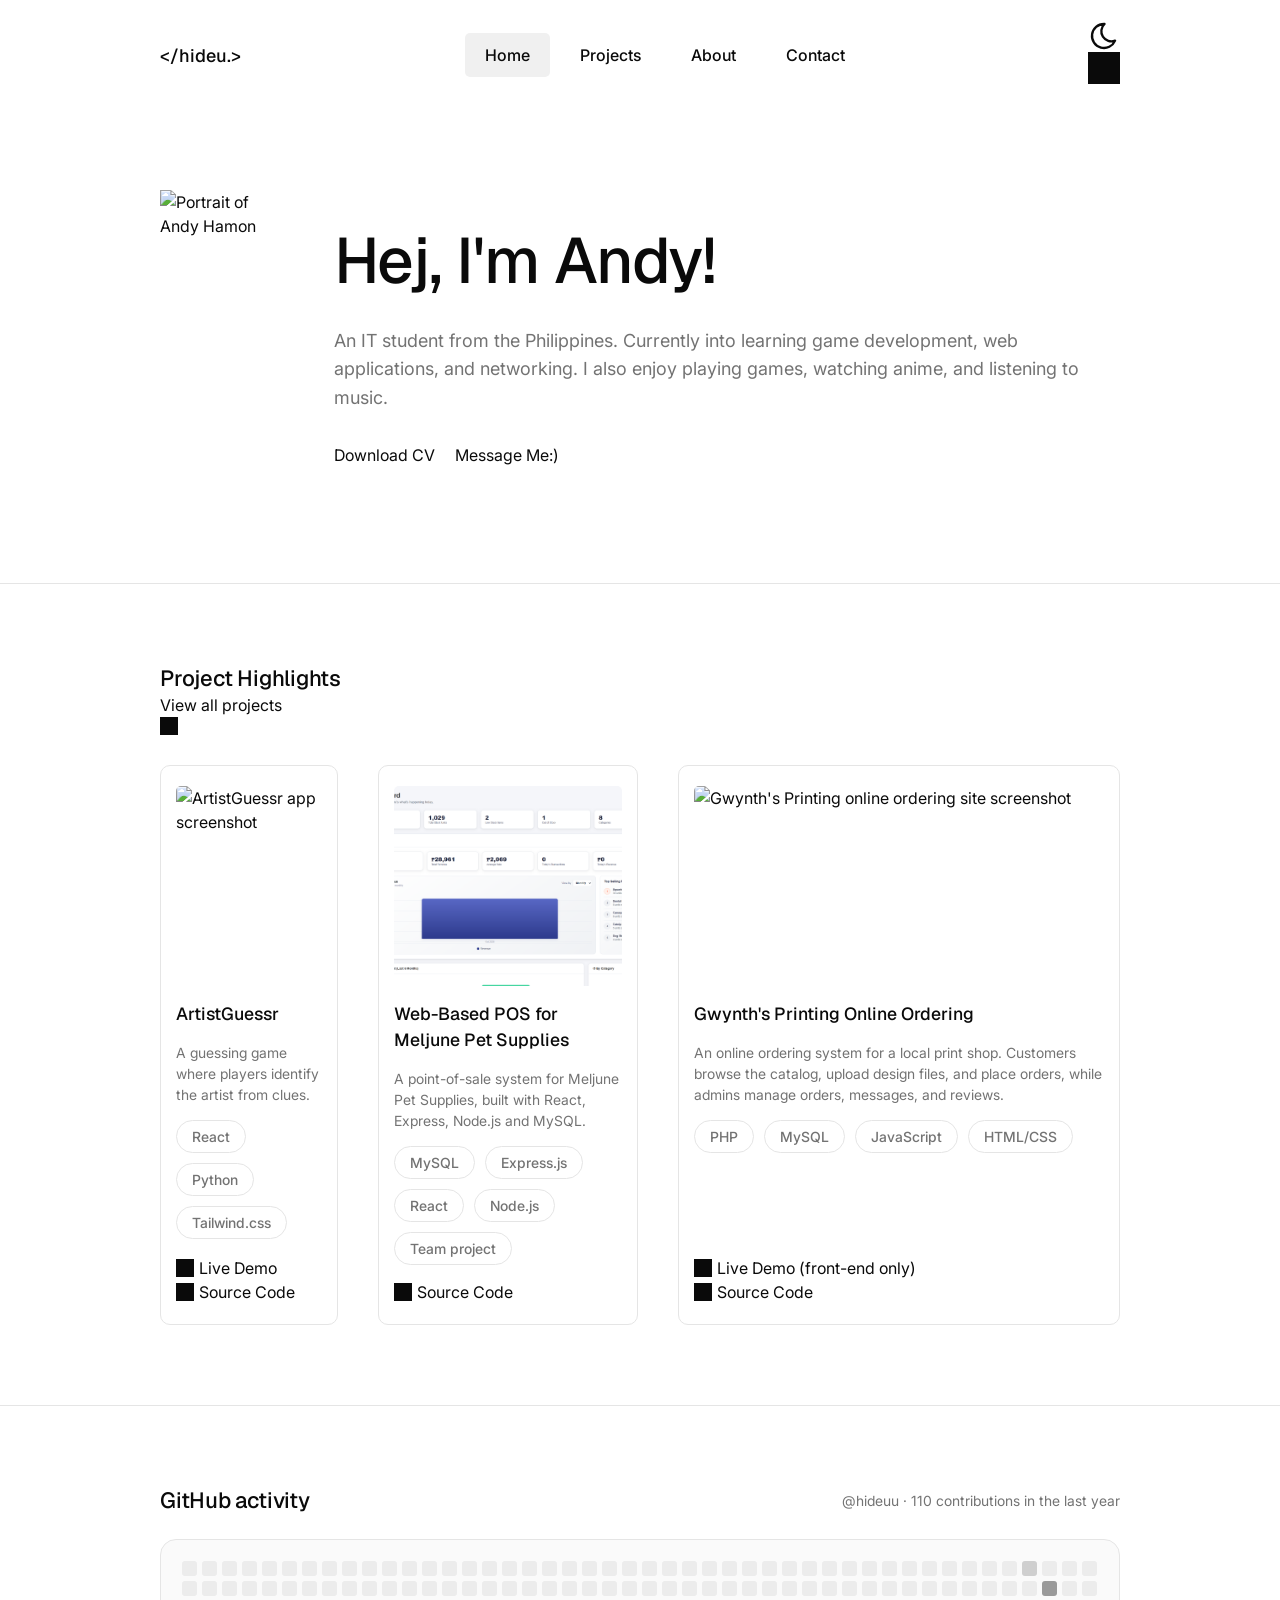
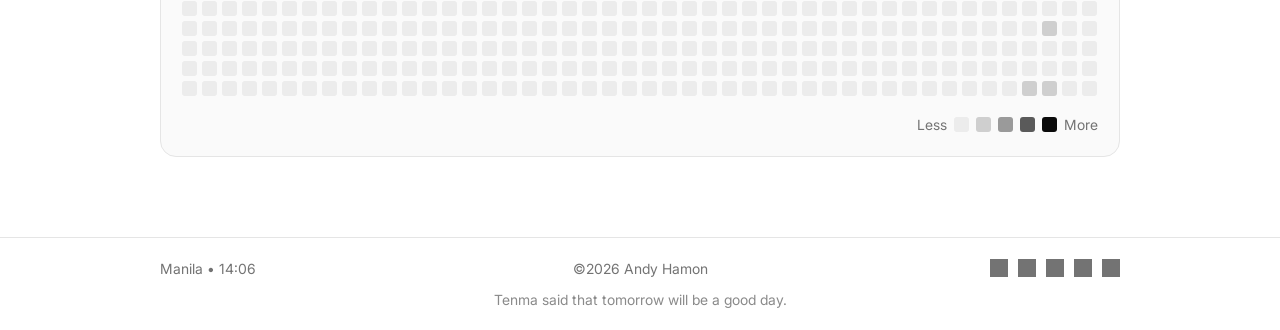
==== commit 2f586f8f: "with cv" ====
--- a/index.html
+++ b/index.html
@@ -46,7 +46,7 @@
                     An IT student from the Philippines. Currently into learning game development, web applications, and networking. I also enjoy playing games, watching anime, and listening to music.
                 </p>
                 <div class="hero-button-container">
-                    <a href="assets/cv/Andy-Hamon-CV.pdf" class="index-hero-button-primary" download>Download CV</a>
+                    <a href="assets/cv/hamon_cv.pdf" class="index-hero-button-primary" download>Download CV</a>
                     <a href="contact.html" class="index-hero-button-secondary">Message Me:)</a>
                 </div>
             </div>
